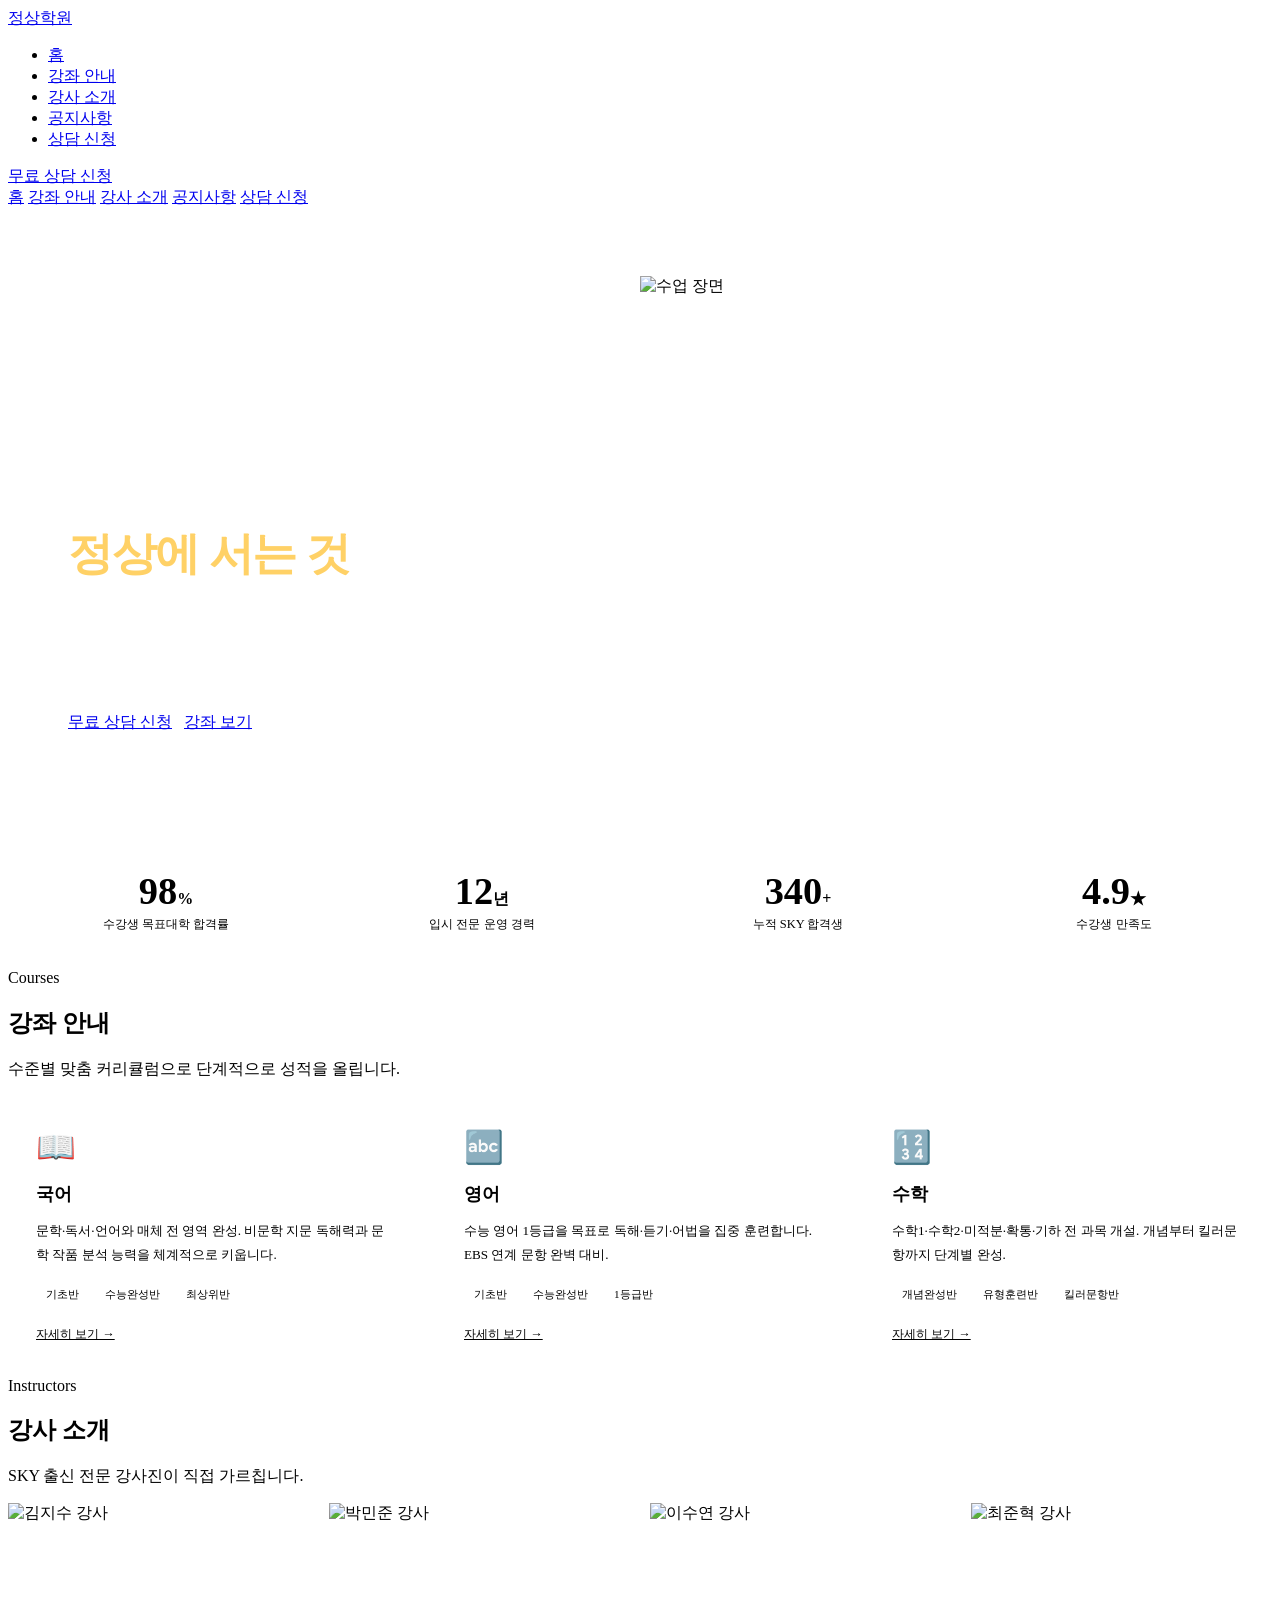
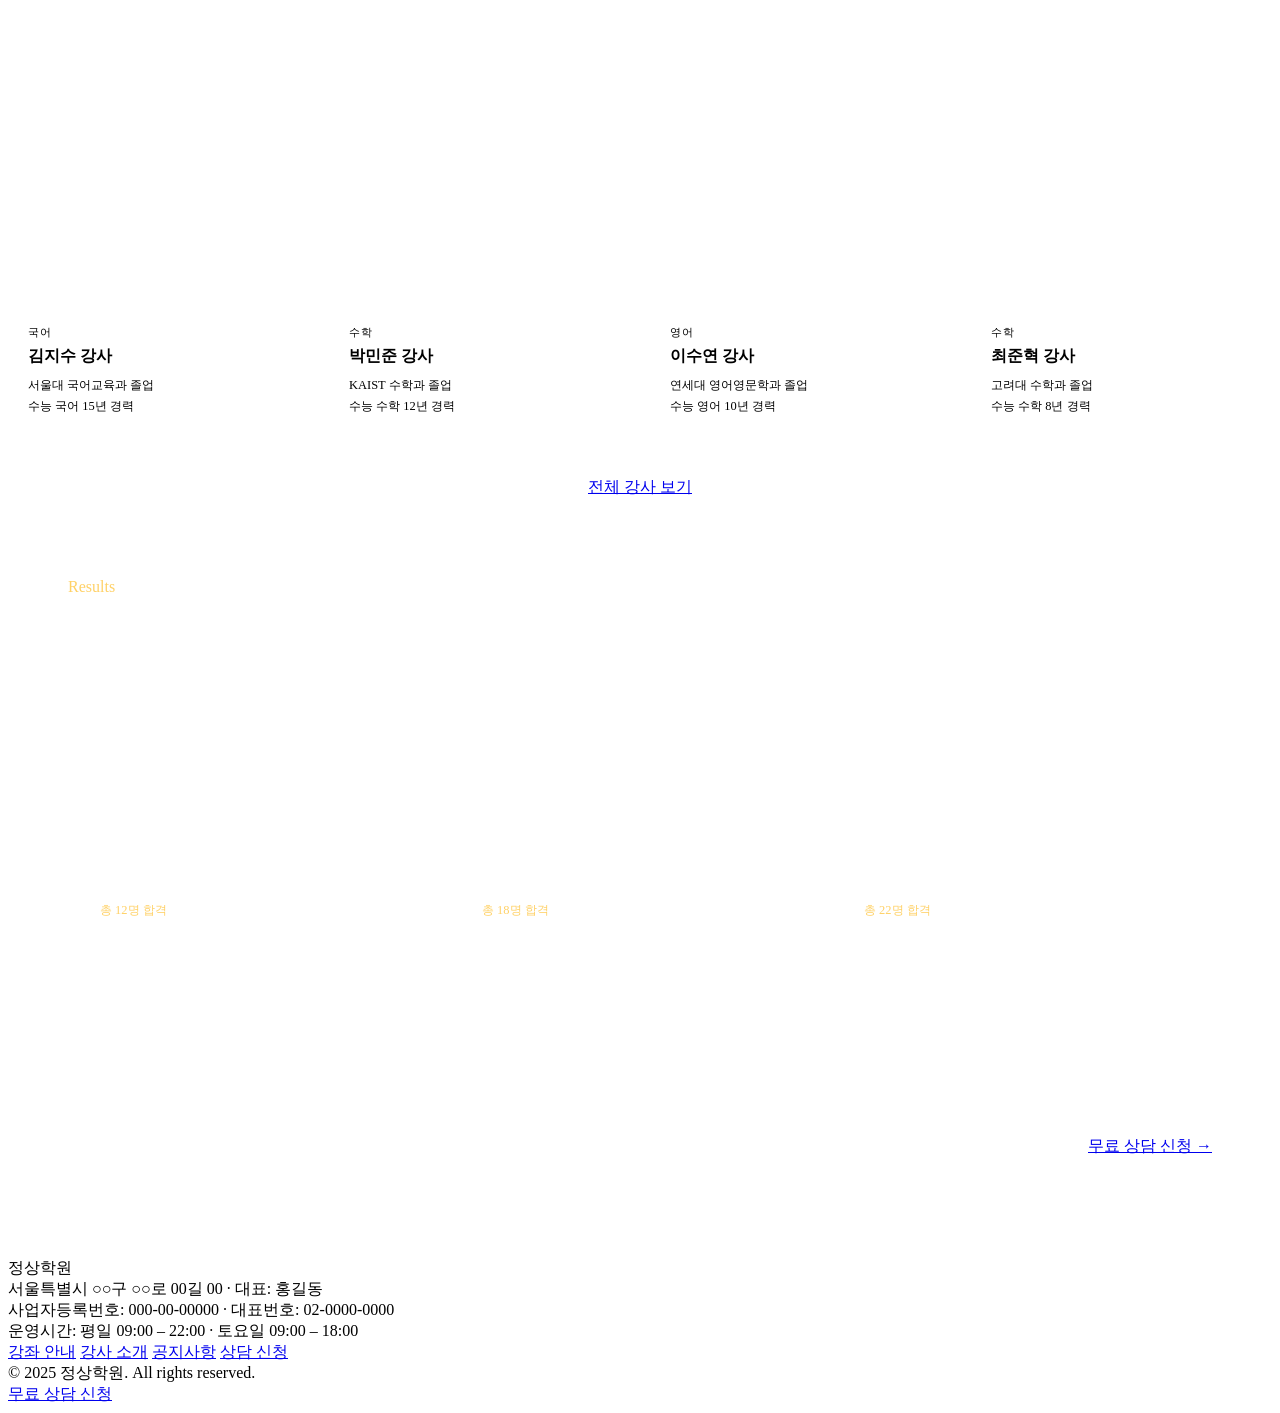
==== index.html @ bd04f290 "Add index.html" ====
<!DOCTYPE html>
<html lang="ko">
<head>
  <meta charset="UTF-8" />
  <meta name="viewport" content="width=device-width, initial-scale=1.0" />
  <title>정상학원 · 입시 전문</title>
  <link rel="preconnect" href="https://fonts.googleapis.com" />
  <link rel="preconnect" href="https://fonts.gstatic.com" crossorigin />
  <link href="https://fonts.googleapis.com/css2?family=Noto+Sans+KR:wght@300;400;500;700&display=swap" rel="stylesheet" />
  <link rel="stylesheet" href="common.css" />
  <style>
    /* HERO */
    #hero {
      margin-top: 68px; position: relative; overflow: hidden;
      background: var(--navy); min-height: 560px;
      display: grid; grid-template-columns: 1fr 1fr;
    }
    .hero-left { padding: 80px 60px; display: flex; flex-direction: column; justify-content: center; }
    .hero-tag { display: inline-block; padding: 6px 14px; background: var(--red); color: #fff; font-size: 0.72rem; font-weight: 500; letter-spacing: 0.06em; margin-bottom: 28px; width: fit-content; }
    .hero-title { font-size: clamp(2rem, 3.5vw, 3rem); font-weight: 700; color: #fff; line-height: 1.25; letter-spacing: -0.03em; margin-bottom: 20px; }
    .hero-title em { color: #FFD166; font-style: normal; }
    .hero-desc { font-size: 0.95rem; color: rgba(255,255,255,0.65); line-height: 1.9; margin-bottom: 36px; }
    .hero-btns { display: flex; gap: 12px; flex-wrap: wrap; }
    .hero-right { position: relative; min-height: 400px; }
    .hero-right img { position: absolute; inset: 0; width: 100%; height: 100%; object-fit: cover; }
    .hero-right::after { content: ''; position: absolute; inset: 0; background: linear-gradient(to right, var(--navy) 0%, transparent 40%); }

    /* STATS */
    #stats { background: var(--light); display: grid; grid-template-columns: repeat(4, 1fr); border-bottom: 1px solid var(--border); }
    .stat-box { padding: 36px 28px; text-align: center; border-right: 1px solid var(--border); }
    .stat-box:last-child { border-right: none; }
    .stat-num { font-size: 2.4rem; font-weight: 700; color: var(--navy); line-height: 1; }
    .stat-num span { font-size: 1rem; color: var(--red); }
    .stat-label { margin-top: 6px; font-size: 0.78rem; color: var(--gray); }

    /* COURSES */
    .courses-grid { display: grid; grid-template-columns: repeat(3, 1fr); gap: 20px; }
    .course-card { border: 1px solid var(--border); padding: 32px 28px; transition: border-color 0.2s, box-shadow 0.2s; }
    .course-card:hover { border-color: var(--navy); box-shadow: 0 4px 20px rgba(26,58,107,0.08); }
    .course-icon { font-size: 2rem; margin-bottom: 16px; }
    .course-name { font-size: 1.1rem; font-weight: 700; color: var(--navy); margin-bottom: 10px; }
    .course-desc { font-size: 0.82rem; color: var(--gray); line-height: 1.8; margin-bottom: 16px; }
    .course-levels { display: flex; gap: 6px; flex-wrap: wrap; }
    .level-tag { padding: 4px 10px; border: 1px solid var(--border); font-size: 0.7rem; color: var(--gray); }
    .course-link { display: inline-block; margin-top: 20px; font-size: 0.78rem; font-weight: 500; color: var(--navy); border-bottom: 1px solid var(--navy); padding-bottom: 2px; transition: color 0.2s; }
    .course-link:hover { color: var(--red); border-color: var(--red); }

    /* TEACHERS */
    .teachers-grid { display: grid; grid-template-columns: repeat(4, 1fr); gap: 20px; }
    .teacher-card { background: #fff; overflow: hidden; border: 1px solid var(--border); }
    .teacher-photo { aspect-ratio: 3/4; overflow: hidden; }
    .teacher-photo img { width: 100%; height: 100%; object-fit: cover; transition: transform 0.5s ease; }
    .teacher-card:hover .teacher-photo img { transform: scale(1.04); }
    .teacher-info { padding: 20px; }
    .teacher-subject { font-size: 0.7rem; font-weight: 500; color: var(--red); letter-spacing: 0.06em; margin-bottom: 6px; }
    .teacher-name { font-size: 1rem; font-weight: 700; color: var(--navy); margin-bottom: 8px; }
    .teacher-career { font-size: 0.78rem; color: var(--gray); line-height: 1.7; }

    /* RESULT */
    #result { background: var(--navy); padding: 80px 60px; }
    .result-inner { max-width: 1200px; margin: 0 auto; }
    .result-inner .section-tag { color: #FFD166; }
    .result-inner .section-title { color: #fff; }
    .result-grid { display: grid; grid-template-columns: repeat(3, 1fr); gap: 2px; margin-top: 48px; }
    .result-card { background: rgba(255,255,255,0.05); padding: 36px 32px; border-top: 2px solid rgba(255,255,255,0.08); transition: border-top-color 0.3s; }
    .result-card:hover { border-top-color: #FFD166; }
    .result-univ { font-size: 1.1rem; font-weight: 700; color: #fff; margin-bottom: 12px; }
    .result-names { font-size: 0.82rem; color: rgba(255,255,255,0.45); line-height: 1.9; }
    .result-count { margin-top: 16px; font-size: 0.78rem; color: #FFD166; font-weight: 500; }

    /* CTA */
    #cta-banner { background: var(--red); padding: 60px; display: flex; align-items: center; justify-content: space-between; }
    .cta-text h2 { font-size: 1.6rem; font-weight: 700; color: #fff; margin-bottom: 8px; }
    .cta-text p { font-size: 0.88rem; color: rgba(255,255,255,0.75); }

    /* RESPONSIVE */
    @media (max-width: 860px) {
      #hero { grid-template-columns: 1fr; }
      .hero-left { padding: 56px 28px; }
      .hero-right { display: none; }
      #stats { grid-template-columns: repeat(2, 1fr); }
      .stat-box:nth-child(2) { border-right: none; }
      .courses-grid { grid-template-columns: 1fr; }
      .teachers-grid { grid-template-columns: repeat(2, 1fr); }
      .result-grid { grid-template-columns: 1fr; }
      #result { padding: 60px 28px; }
      #cta-banner { flex-direction: column; gap: 24px; padding: 48px 28px; }
    }
    @media (max-width: 480px) {
      .hero-btns { flex-direction: column; }
      .teachers-grid { grid-template-columns: 1fr; }
    }
  </style>
</head>
<body>
  <nav>
    <div class="nav-left">
      <a href="index.html" class="nav-logo">정상<span>학원</span></a>
      <ul class="nav-menu">
        <li><a href="index.html" class="active">홈</a></li>
        <li><a href="courses.html">강좌 안내</a></li>
        <li><a href="teachers.html">강사 소개</a></li>
        <li><a href="notice.html">공지사항</a></li>
        <li><a href="consult.html">상담 신청</a></li>
      </ul>
    </div>
    <a href="consult.html" class="nav-cta">무료 상담 신청</a>
    <div class="nav-hamburger" id="hamburger" onclick="toggleMenu()"><span></span><span></span><span></span></div>
  </nav>
  <div class="nav-drawer" id="drawer">
    <a href="index.html" onclick="closeMenu()">홈</a>
    <a href="courses.html" onclick="closeMenu()">강좌 안내</a>
    <a href="teachers.html" onclick="closeMenu()">강사 소개</a>
    <a href="notice.html" onclick="closeMenu()">공지사항</a>
    <a href="consult.html" onclick="closeMenu()">상담 신청</a>
  </div>

  <section id="hero">
    <div class="hero-left">
      <div class="hero-tag">2025 수능 대비 · 정상학원</div>
      <h1 class="hero-title">목표는 하나,<br><em>정상에 서는 것</em></h1>
      <p class="hero-desc">검증된 커리큘럼과 전문 강사진으로<br>수능 최상위권을 목표로 함께 달립니다.</p>
      <div class="hero-btns">
        <a href="consult.html" class="btn-primary">무료 상담 신청</a>
        <a href="courses.html" class="btn-outline">강좌 보기</a>
      </div>
    </div>
    <div class="hero-right">
      <img src="https://images.unsplash.com/photo-1434030216411-0b793f4b4173?w=900&q=85&auto=format&fit=crop" alt="수업 장면" />
    </div>
  </section>

  <section id="stats">
    <div class="stat-box"><div class="stat-num">98<span>%</span></div><div class="stat-label">수강생 목표대학 합격률</div></div>
    <div class="stat-box"><div class="stat-num">12<span>년</span></div><div class="stat-label">입시 전문 운영 경력</div></div>
    <div class="stat-box"><div class="stat-num">340<span>+</span></div><div class="stat-label">누적 SKY 합격생</div></div>
    <div class="stat-box"><div class="stat-num">4.9<span>★</span></div><div class="stat-label">수강생 만족도</div></div>
  </section>

  <section style="background:#fff;">
    <div class="section-wrap">
      <div class="section-head">
        <div class="section-tag">Courses</div>
        <h2 class="section-title">강좌 안내</h2>
        <p class="section-sub">수준별 맞춤 커리큘럼으로 단계적으로 성적을 올립니다.</p>
      </div>
      <div class="courses-grid">
        <div class="course-card">
          <div class="course-icon">📖</div>
          <div class="course-name">국어</div>
          <p class="course-desc">문학·독서·언어와 매체 전 영역 완성. 비문학 지문 독해력과 문학 작품 분석 능력을 체계적으로 키웁니다.</p>
          <div class="course-levels"><span class="level-tag">기초반</span><span class="level-tag">수능완성반</span><span class="level-tag">최상위반</span></div>
          <a href="courses.html" class="course-link">자세히 보기 →</a>
        </div>
        <div class="course-card">
          <div class="course-icon">🔤</div>
          <div class="course-name">영어</div>
          <p class="course-desc">수능 영어 1등급을 목표로 독해·듣기·어법을 집중 훈련합니다. EBS 연계 문항 완벽 대비.</p>
          <div class="course-levels"><span class="level-tag">기초반</span><span class="level-tag">수능완성반</span><span class="level-tag">1등급반</span></div>
          <a href="courses.html" class="course-link">자세히 보기 →</a>
        </div>
        <div class="course-card">
          <div class="course-icon">🔢</div>
          <div class="course-name">수학</div>
          <p class="course-desc">수학1·수학2·미적분·확통·기하 전 과목 개설. 개념부터 킬러문항까지 단계별 완성.</p>
          <div class="course-levels"><span class="level-tag">개념완성반</span><span class="level-tag">유형훈련반</span><span class="level-tag">킬러문항반</span></div>
          <a href="courses.html" class="course-link">자세히 보기 →</a>
        </div>
      </div>
    </div>
  </section>

  <section style="background:var(--light);">
    <div class="section-wrap">
      <div class="section-head">
        <div class="section-tag">Instructors</div>
        <h2 class="section-title">강사 소개</h2>
        <p class="section-sub">SKY 출신 전문 강사진이 직접 가르칩니다.</p>
      </div>
      <div class="teachers-grid">
        <div class="teacher-card">
          <div class="teacher-photo"><img src="https://images.unsplash.com/photo-1573496359142-b8d87734a5a2?w=400&h=533&q=80&auto=format&fit=crop" alt="김지수 강사" /></div>
          <div class="teacher-info"><div class="teacher-subject">국어</div><div class="teacher-name">김지수 강사</div><div class="teacher-career">서울대 국어교육과 졸업<br>수능 국어 15년 경력</div></div>
        </div>
        <div class="teacher-card">
          <div class="teacher-photo"><img src="https://images.unsplash.com/photo-1560250097-0b93528c311a?w=400&h=533&q=80&auto=format&fit=crop" alt="박민준 강사" /></div>
          <div class="teacher-info"><div class="teacher-subject">수학</div><div class="teacher-name">박민준 강사</div><div class="teacher-career">KAIST 수학과 졸업<br>수능 수학 12년 경력</div></div>
        </div>
        <div class="teacher-card">
          <div class="teacher-photo"><img src="https://images.unsplash.com/photo-1551836022-deb4988cc6c0?w=400&h=533&q=80&auto=format&fit=crop" alt="이수연 강사" /></div>
          <div class="teacher-info"><div class="teacher-subject">영어</div><div class="teacher-name">이수연 강사</div><div class="teacher-career">연세대 영어영문학과 졸업<br>수능 영어 10년 경력</div></div>
        </div>
        <div class="teacher-card">
          <div class="teacher-photo"><img src="https://images.unsplash.com/photo-1472099645785-5658abf4ff4e?w=400&h=533&q=80&auto=format&fit=crop" alt="최준혁 강사" /></div>
          <div class="teacher-info"><div class="teacher-subject">수학</div><div class="teacher-name">최준혁 강사</div><div class="teacher-career">고려대 수학과 졸업<br>수능 수학 8년 경력</div></div>
        </div>
      </div>
      <div style="text-align:center; margin-top:40px;"><a href="teachers.html" class="btn-primary">전체 강사 보기</a></div>
    </div>
  </section>

  <section id="result">
    <div class="result-inner">
      <div class="section-head">
        <div class="section-tag">Results</div>
        <h2 class="section-title" style="color:#fff;">2024 합격 실적</h2>
        <p class="section-sub" style="color:rgba(255,255,255,0.45);">정상학원 수강생들의 합격을 진심으로 축하합니다.</p>
      </div>
      <div class="result-grid">
        <div class="result-card"><div class="result-univ">서울대학교</div><div class="result-names">경영학과 · 이○○<br>컴퓨터공학부 · 박○○<br>의과대학 · 김○○</div><div class="result-count">총 12명 합격</div></div>
        <div class="result-card"><div class="result-univ">연세대학교</div><div class="result-names">경제학부 · 최○○<br>의과대학 · 정○○<br>공과대학 · 한○○</div><div class="result-count">총 18명 합격</div></div>
        <div class="result-card"><div class="result-univ">고려대학교</div><div class="result-names">법학과 · 윤○○<br>의과대학 · 강○○<br>경영학과 · 임○○</div><div class="result-count">총 22명 합격</div></div>
      </div>
    </div>
  </section>

  <section id="cta-banner">
    <div class="cta-text">
      <h2>지금 바로 무료 상담을 신청하세요</h2>
      <p>학습 현황 진단부터 맞춤 커리큘럼 설계까지, 첫 상담은 무료입니다.</p>
    </div>
    <a href="consult.html" class="btn-white">무료 상담 신청 →</a>
  </section>

  <footer>
    <div class="footer-inner">
      <div>
        <div class="footer-logo">정상<span>학원</span></div>
        <div class="footer-info">서울특별시 ○○구 ○○로 00길 00 · 대표: 홍길동<br>사업자등록번호: 000-00-00000 · 대표번호: 02-0000-0000<br>운영시간: 평일 09:00 – 22:00 · 토요일 09:00 – 18:00</div>
      </div>
      <div class="footer-links">
        <a href="courses.html">강좌 안내</a>
        <a href="teachers.html">강사 소개</a>
        <a href="notice.html">공지사항</a>
        <a href="consult.html">상담 신청</a>
      </div>
    </div>
    <div class="footer-copy">© 2025 정상학원. All rights reserved.</div>
  </footer>

  <a href="consult.html" class="float-btn" id="floatBtn">무료 상담 신청</a>
  <script src="common.js"></script>
  <script>
    const floatBtn = document.getElementById('floatBtn');
    window.addEventListener('scroll', () => {
      floatBtn.classList.toggle('visible', window.scrollY > 200);
    });
    const fadeEls = document.querySelectorAll('.course-card, .teacher-card, .result-card, .stat-box');
    const io = new IntersectionObserver((entries) => {
      entries.forEach(e => { if (e.isIntersecting) { e.target.style.opacity='1'; e.target.style.transform='translateY(0)'; } });
    }, { threshold: 0.08 });
    fadeEls.forEach(el => { el.style.opacity='0'; el.style.transform='translateY(20px)'; el.style.transition='opacity 0.6s ease, transform 0.6s ease'; io.observe(el); });
  </script>
</body>
</html>
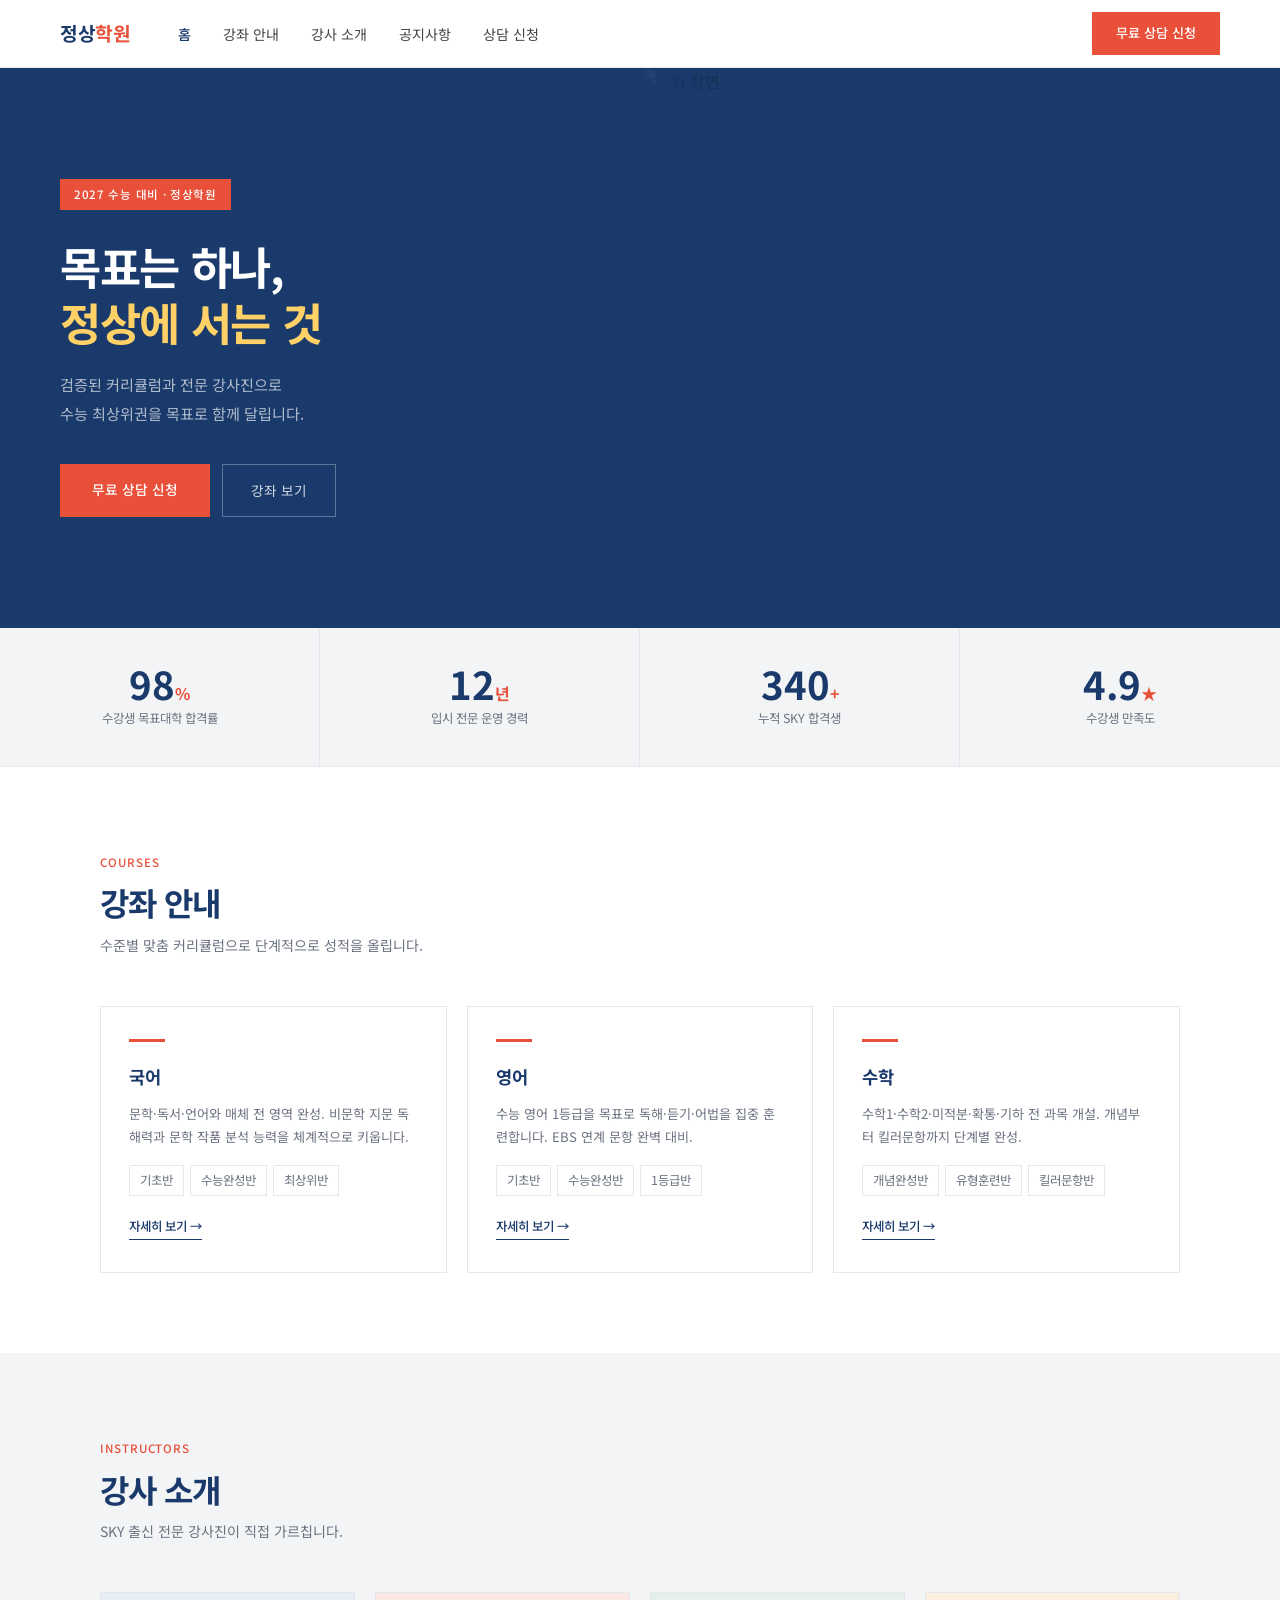
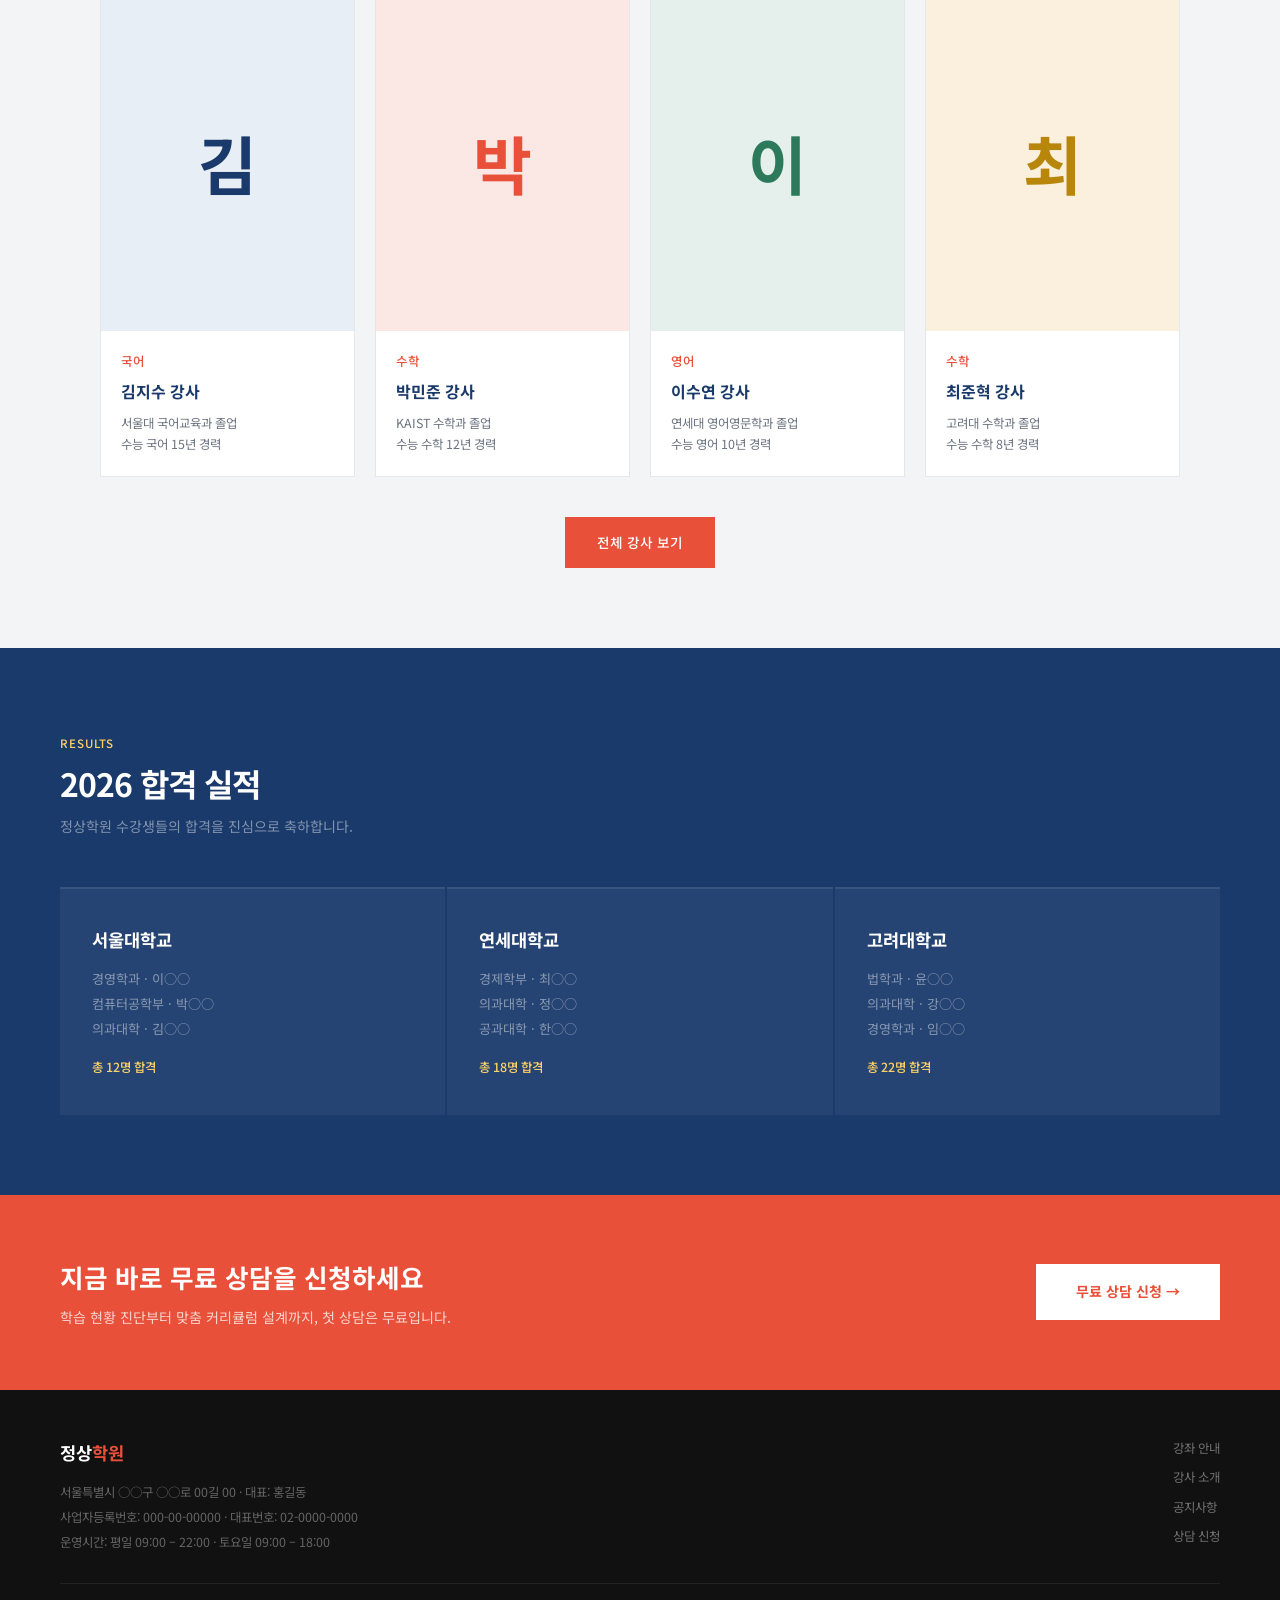
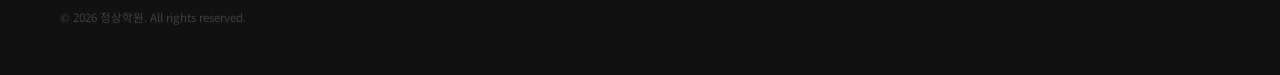
==== commit 41639e78: "index: 연도 갱신(2027수능/2026실적/c2026), 이모지->액센트바, 강사사진->모노그램, 배지폰트 0.78rem" ====
--- a/index.html
+++ b/index.html
@@ -37,11 +37,11 @@
     .courses-grid { display: grid; grid-template-columns: repeat(3, 1fr); gap: 20px; }
     .course-card { border: 1px solid var(--border); padding: 32px 28px; transition: border-color 0.2s, box-shadow 0.2s; }
     .course-card:hover { border-color: var(--navy); box-shadow: 0 4px 20px rgba(26,58,107,0.08); }
-    .course-icon { font-size: 2rem; margin-bottom: 16px; }
+    .course-icon { width: 36px; height: 3px; background: var(--red); margin-bottom: 20px; }
     .course-name { font-size: 1.1rem; font-weight: 700; color: var(--navy); margin-bottom: 10px; }
     .course-desc { font-size: 0.82rem; color: var(--gray); line-height: 1.8; margin-bottom: 16px; }
     .course-levels { display: flex; gap: 6px; flex-wrap: wrap; }
-    .level-tag { padding: 4px 10px; border: 1px solid var(--border); font-size: 0.7rem; color: var(--gray); }
+    .level-tag { padding: 4px 10px; border: 1px solid var(--border); font-size: 0.78rem; color: var(--gray); }
     .course-link { display: inline-block; margin-top: 20px; font-size: 0.78rem; font-weight: 500; color: var(--navy); border-bottom: 1px solid var(--navy); padding-bottom: 2px; transition: color 0.2s; }
     .course-link:hover { color: var(--red); border-color: var(--red); }
 
@@ -52,7 +52,7 @@
     .teacher-photo img { width: 100%; height: 100%; object-fit: cover; transition: transform 0.5s ease; }
     .teacher-card:hover .teacher-photo img { transform: scale(1.04); }
     .teacher-info { padding: 20px; }
-    .teacher-subject { font-size: 0.7rem; font-weight: 500; color: var(--red); letter-spacing: 0.06em; margin-bottom: 6px; }
+    .teacher-subject { font-size: 0.78rem; font-weight: 500; color: var(--red); letter-spacing: 0.06em; margin-bottom: 6px; }
     .teacher-name { font-size: 1rem; font-weight: 700; color: var(--navy); margin-bottom: 8px; }
     .teacher-career { font-size: 0.78rem; color: var(--gray); line-height: 1.7; }
 
@@ -117,7 +117,7 @@
 
   <section id="hero">
     <div class="hero-left">
-      <div class="hero-tag">2025 수능 대비 · 정상학원</div>
+      <div class="hero-tag">2027 수능 대비 · 정상학원</div>
       <h1 class="hero-title">목표는 하나,<br><em>정상에 서는 것</em></h1>
       <p class="hero-desc">검증된 커리큘럼과 전문 강사진으로<br>수능 최상위권을 목표로 함께 달립니다.</p>
       <div class="hero-btns">
@@ -146,21 +146,21 @@
       </div>
       <div class="courses-grid">
         <div class="course-card">
-          <div class="course-icon">📖</div>
+          <div class="course-icon"></div>
           <div class="course-name">국어</div>
           <p class="course-desc">문학·독서·언어와 매체 전 영역 완성. 비문학 지문 독해력과 문학 작품 분석 능력을 체계적으로 키웁니다.</p>
           <div class="course-levels"><span class="level-tag">기초반</span><span class="level-tag">수능완성반</span><span class="level-tag">최상위반</span></div>
           <a href="courses.html" class="course-link">자세히 보기 →</a>
         </div>
         <div class="course-card">
-          <div class="course-icon">🔤</div>
+          <div class="course-icon"></div>
           <div class="course-name">영어</div>
           <p class="course-desc">수능 영어 1등급을 목표로 독해·듣기·어법을 집중 훈련합니다. EBS 연계 문항 완벽 대비.</p>
           <div class="course-levels"><span class="level-tag">기초반</span><span class="level-tag">수능완성반</span><span class="level-tag">1등급반</span></div>
           <a href="courses.html" class="course-link">자세히 보기 →</a>
         </div>
         <div class="course-card">
-          <div class="course-icon">🔢</div>
+          <div class="course-icon"></div>
           <div class="course-name">수학</div>
           <p class="course-desc">수학1·수학2·미적분·확통·기하 전 과목 개설. 개념부터 킬러문항까지 단계별 완성.</p>
           <div class="course-levels"><span class="level-tag">개념완성반</span><span class="level-tag">유형훈련반</span><span class="level-tag">킬러문항반</span></div>
@@ -179,19 +179,19 @@
       </div>
       <div class="teachers-grid">
         <div class="teacher-card">
-          <div class="teacher-photo"><img src="https://images.unsplash.com/photo-1573496359142-b8d87734a5a2?w=400&h=533&q=80&auto=format&fit=crop" alt="김지수 강사" /></div>
+          <div class="teacher-photo"><div class="teacher-avatar c1">김</div></div>
           <div class="teacher-info"><div class="teacher-subject">국어</div><div class="teacher-name">김지수 강사</div><div class="teacher-career">서울대 국어교육과 졸업<br>수능 국어 15년 경력</div></div>
         </div>
         <div class="teacher-card">
-          <div class="teacher-photo"><img src="https://images.unsplash.com/photo-1560250097-0b93528c311a?w=400&h=533&q=80&auto=format&fit=crop" alt="박민준 강사" /></div>
+          <div class="teacher-photo"><div class="teacher-avatar c2">박</div></div>
           <div class="teacher-info"><div class="teacher-subject">수학</div><div class="teacher-name">박민준 강사</div><div class="teacher-career">KAIST 수학과 졸업<br>수능 수학 12년 경력</div></div>
         </div>
         <div class="teacher-card">
-          <div class="teacher-photo"><img src="https://images.unsplash.com/photo-1551836022-deb4988cc6c0?w=400&h=533&q=80&auto=format&fit=crop" alt="이수연 강사" /></div>
+          <div class="teacher-photo"><div class="teacher-avatar c3">이</div></div>
           <div class="teacher-info"><div class="teacher-subject">영어</div><div class="teacher-name">이수연 강사</div><div class="teacher-career">연세대 영어영문학과 졸업<br>수능 영어 10년 경력</div></div>
         </div>
         <div class="teacher-card">
-          <div class="teacher-photo"><img src="https://images.unsplash.com/photo-1472099645785-5658abf4ff4e?w=400&h=533&q=80&auto=format&fit=crop" alt="최준혁 강사" /></div>
+          <div class="teacher-photo"><div class="teacher-avatar c4">최</div></div>
           <div class="teacher-info"><div class="teacher-subject">수학</div><div class="teacher-name">최준혁 강사</div><div class="teacher-career">고려대 수학과 졸업<br>수능 수학 8년 경력</div></div>
         </div>
       </div>
@@ -203,7 +203,7 @@
     <div class="result-inner">
       <div class="section-head">
         <div class="section-tag">Results</div>
-        <h2 class="section-title" style="color:#fff;">2024 합격 실적</h2>
+        <h2 class="section-title" style="color:#fff;">2026 합격 실적</h2>
         <p class="section-sub" style="color:rgba(255,255,255,0.45);">정상학원 수강생들의 합격을 진심으로 축하합니다.</p>
       </div>
       <div class="result-grid">
@@ -235,7 +235,7 @@
         <a href="consult.html">상담 신청</a>
       </div>
     </div>
-    <div class="footer-copy">© 2025 정상학원. All rights reserved.</div>
+    <div class="footer-copy">© 2026 정상학원. All rights reserved.</div>
   </footer>
 
   <a href="consult.html" class="float-btn" id="floatBtn">무료 상담 신청</a>
--- a/common.css
+++ b/common.css
@@ -0,0 +1,114 @@
+*, *::before, *::after { box-sizing: border-box; margin: 0; padding: 0; }
+html { scroll-behavior: smooth; }
+body { background: #fff; color: #111; font-family: 'Noto Sans KR', sans-serif; font-weight: 400; line-height: 1.7; overflow-x: hidden; }
+img { display: block; width: 100%; height: 100%; object-fit: cover; }
+a { text-decoration: none; color: inherit; }
+
+:root {
+  --navy:  #1A3A6B;
+  --red:   #E8503A;
+  --gray:  #6B7280;
+  --light: #F3F4F6;
+  --border:#E5E7EB;
+}
+
+/* NAV */
+nav {
+  position: fixed; top: 0; left: 0; right: 0; z-index: 100;
+  background: #fff; border-bottom: 1px solid var(--border);
+  display: flex; align-items: center; justify-content: space-between;
+  padding: 0 60px; height: 68px;
+}
+.nav-left { display: flex; align-items: center; gap: 48px; }
+.nav-logo { font-size: 1.2rem; font-weight: 700; color: var(--navy); letter-spacing: -0.02em; }
+.nav-logo span { color: var(--red); }
+.nav-menu { display: flex; gap: 32px; list-style: none; }
+.nav-menu a { font-size: 0.88rem; color: #444; transition: color 0.2s; }
+.nav-menu a:hover, .nav-menu a.active { color: var(--navy); font-weight: 500; }
+.nav-cta { display: inline-block; padding: 10px 24px; background: var(--red); color: #fff; font-size: 0.82rem; font-weight: 500; transition: background 0.2s; }
+.nav-cta:hover { background: #d4432f; }
+.nav-hamburger { display: none; flex-direction: column; gap: 5px; cursor: pointer; }
+.nav-hamburger span { display: block; width: 22px; height: 2px; background: var(--navy); transition: transform 0.3s, opacity 0.3s; }
+.nav-hamburger.open span:nth-child(1) { transform: translateY(7px) rotate(45deg); }
+.nav-hamburger.open span:nth-child(2) { opacity: 0; }
+.nav-hamburger.open span:nth-child(3) { transform: translateY(-7px) rotate(-45deg); }
+.nav-drawer {
+  display: none; position: fixed; top: 68px; left: 0; right: 0;
+  background: #fff; z-index: 99; padding: 16px 28px;
+  flex-direction: column; border-bottom: 1px solid var(--border);
+  transform: translateY(-110%); opacity: 0;
+  transition: transform 0.3s, opacity 0.3s;
+}
+.nav-drawer.open { transform: translateY(0); opacity: 1; }
+.nav-drawer a { display: block; padding: 13px 0; font-size: 0.9rem; border-bottom: 1px solid var(--border); color: #333; }
+.nav-drawer a:last-child { border-bottom: none; }
+
+/* SECTION 공통 */
+.section-wrap { padding: 80px 60px; max-width: 1200px; margin: 0 auto; }
+.section-head { margin-bottom: 48px; }
+.section-tag { display: inline-block; font-size: 0.72rem; font-weight: 500; color: var(--red); letter-spacing: 0.08em; text-transform: uppercase; margin-bottom: 10px; }
+.section-title { font-size: clamp(1.6rem, 2.5vw, 2.2rem); font-weight: 700; color: var(--navy); letter-spacing: -0.03em; line-height: 1.3; }
+.section-sub { margin-top: 10px; font-size: 0.88rem; color: var(--gray); }
+
+/* BUTTONS */
+.btn-primary { display: inline-block; padding: 14px 32px; background: var(--red); color: #fff; font-size: 0.85rem; font-weight: 500; transition: background 0.2s; }
+.btn-primary:hover { background: #d4432f; }
+.btn-outline { display: inline-block; padding: 14px 28px; border: 1px solid rgba(255,255,255,0.3); color: rgba(255,255,255,0.8); font-size: 0.85rem; transition: border-color 0.2s, color 0.2s; }
+.btn-outline:hover { border-color: #fff; color: #fff; }
+.btn-white { display: inline-block; padding: 16px 40px; background: #fff; color: var(--red); font-size: 0.88rem; font-weight: 700; white-space: nowrap; transition: background 0.2s; }
+.btn-white:hover { background: #f9f9f9; }
+.btn-navy { display: inline-block; padding: 14px 32px; background: var(--navy); color: #fff; font-size: 0.85rem; font-weight: 500; transition: background 0.2s; }
+.btn-navy:hover { background: #142d54; }
+
+/* FOOTER */
+footer { background: #111; padding: 48px 60px; }
+.footer-inner { max-width: 1200px; margin: 0 auto; display: flex; justify-content: space-between; align-items: flex-start; gap: 40px; flex-wrap: wrap; }
+.footer-logo { font-size: 1.1rem; font-weight: 700; color: #fff; margin-bottom: 12px; }
+.footer-logo span { color: var(--red); }
+.footer-info { font-size: 0.78rem; color: rgba(255,255,255,0.35); line-height: 2; }
+.footer-links { display: flex; flex-direction: column; gap: 8px; }
+.footer-links a { font-size: 0.78rem; color: rgba(255,255,255,0.4); transition: color 0.2s; }
+.footer-links a:hover { color: rgba(255,255,255,0.8); }
+.footer-copy { max-width: 1200px; margin: 28px auto 0; padding-top: 24px; border-top: 1px solid rgba(255,255,255,0.07); font-size: 0.72rem; color: rgba(255,255,255,0.2); }
+
+/* FLOAT BTN */
+.float-btn {
+  position: fixed; bottom: 28px; right: 28px; z-index: 90;
+  background: var(--red); color: #fff;
+  padding: 14px 24px; font-size: 0.8rem; font-weight: 500;
+  box-shadow: 0 4px 20px rgba(232,80,58,0.35);
+  opacity: 0; transform: translateY(8px);
+  transition: opacity 0.3s, transform 0.3s, background 0.2s; pointer-events: none;
+}
+.float-btn.visible { opacity: 1; transform: translateY(0); pointer-events: auto; }
+.float-btn:hover { background: #d4432f; }
+
+/* PAGE HEADER (내부 페이지용) */
+.page-header {
+  margin-top: 68px; background: var(--navy);
+  padding: 60px 60px 56px;
+}
+.page-header-inner { max-width: 1200px; margin: 0 auto; }
+.page-header .section-tag { color: rgba(255,255,255,0.5); }
+.page-header h1 { font-size: clamp(1.8rem, 3vw, 2.6rem); font-weight: 700; color: #fff; letter-spacing: -0.03em; margin-top: 8px; }
+.breadcrumb { margin-top: 16px; font-size: 0.78rem; color: rgba(255,255,255,0.35); }
+.breadcrumb a { color: rgba(255,255,255,0.45); transition: color 0.2s; }
+.breadcrumb a:hover { color: rgba(255,255,255,0.8); }
+
+/* NAV RESPONSIVE */
+@media (max-width: 860px) {
+  nav { padding: 0 28px; }
+  .nav-menu, .nav-cta { display: none; }
+  .nav-hamburger { display: flex; }
+  .nav-drawer { display: flex; }
+  .section-wrap { padding: 60px 28px; }
+  .page-header { padding: 44px 28px 40px; }
+  footer { padding: 40px 28px; }
+  .footer-inner { flex-direction: column; gap: 24px; }
+}
+
+.teacher-avatar { width: 100%; height: 100%; display: flex; align-items: center; justify-content: center; font-weight: 700; line-height: 1; font-size: clamp(2.4rem, 5vw, 4rem); user-select: none; }
+.teacher-avatar.c1 { background: #E8EEF6; color: #1A3A6B; }
+.teacher-avatar.c2 { background: #FBE7E3; color: #E8503A; }
+.teacher-avatar.c3 { background: #E5F0EC; color: #2C7A5B; }
+.teacher-avatar.c4 { background: #FBF0DD; color: #B8860B; }
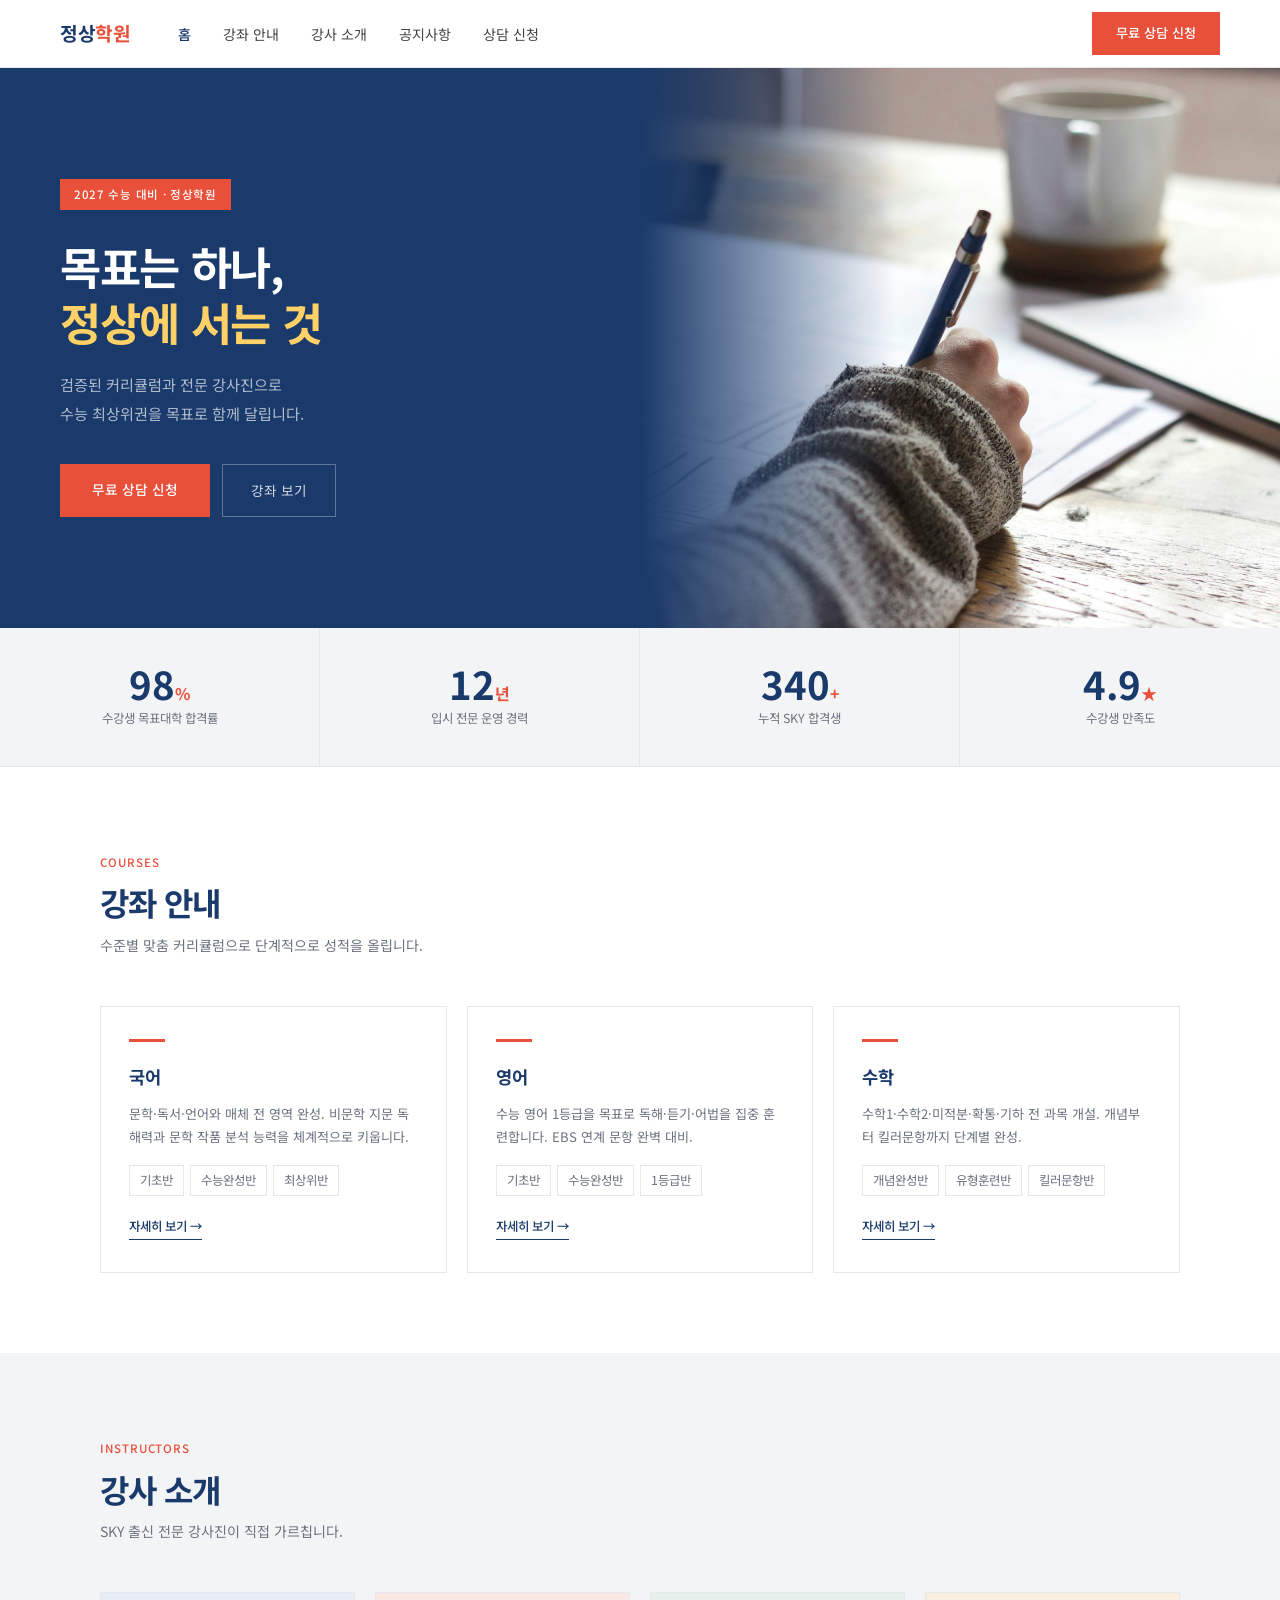
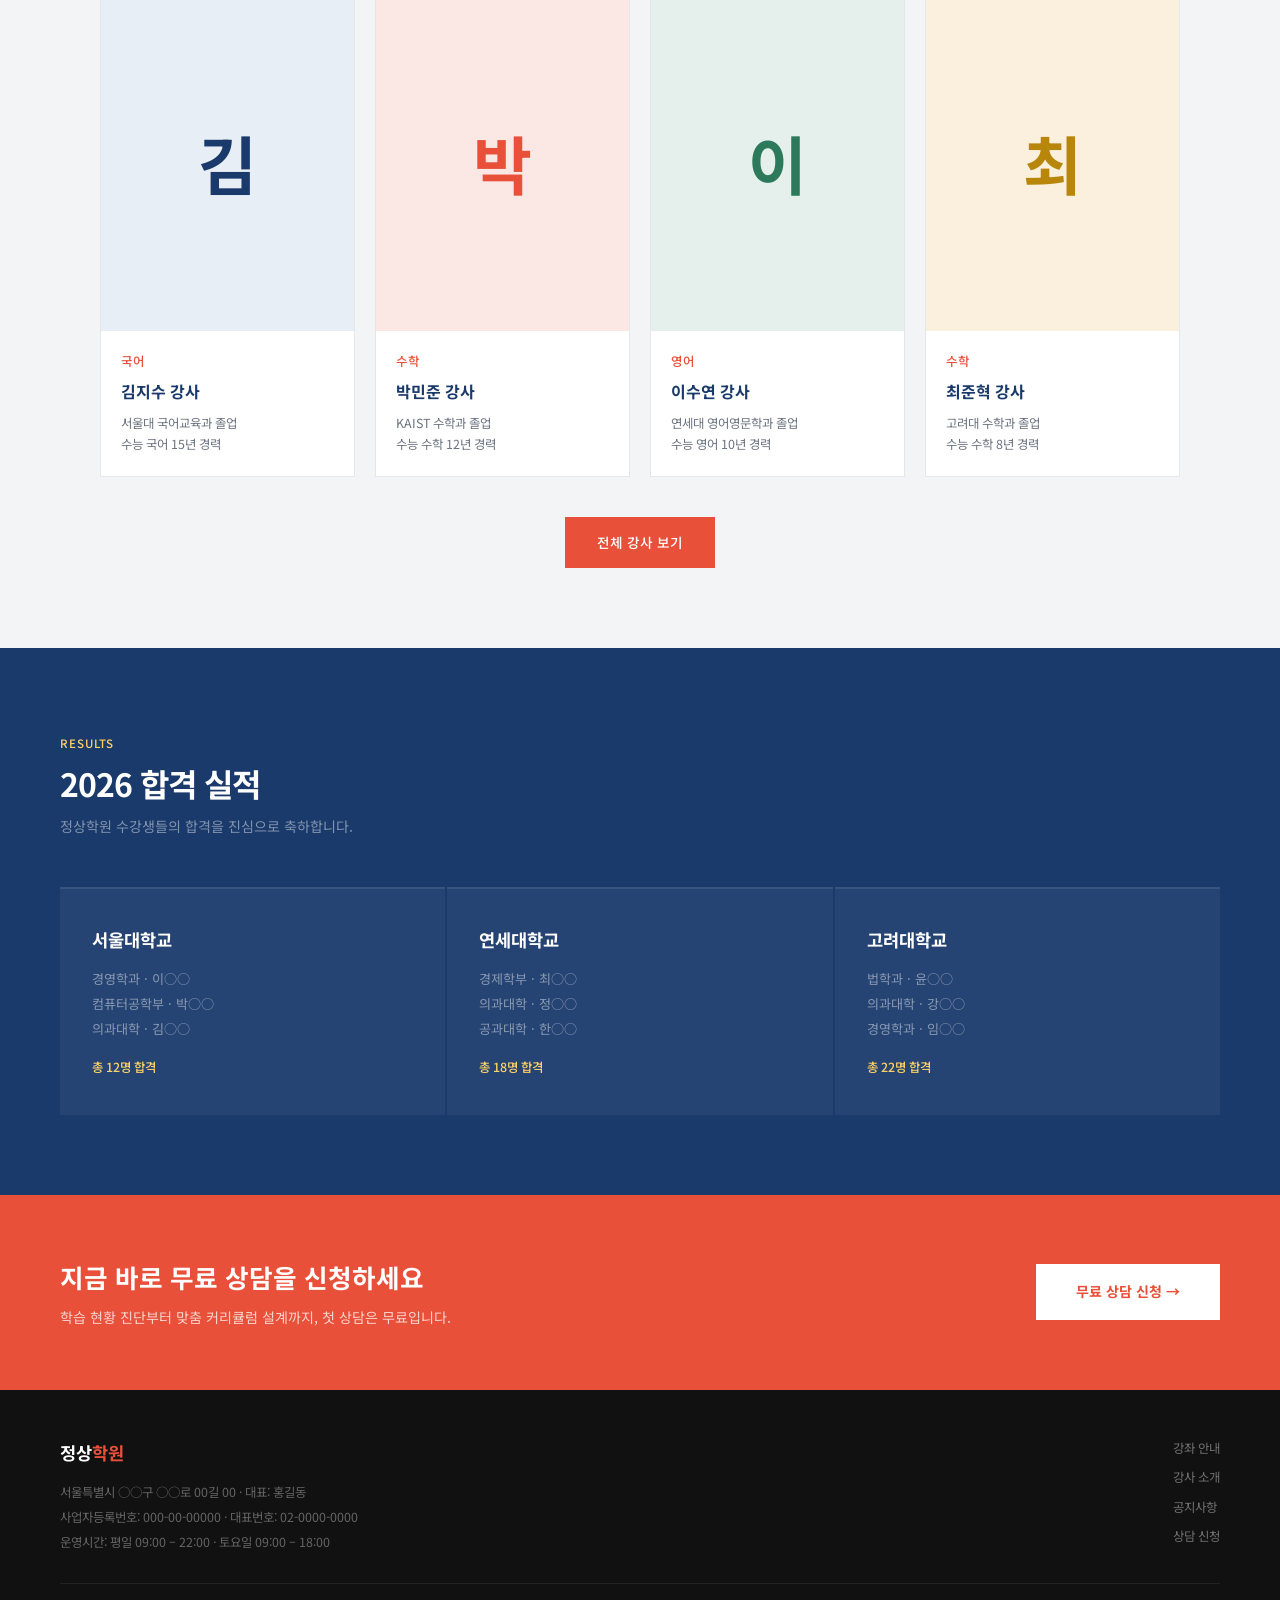
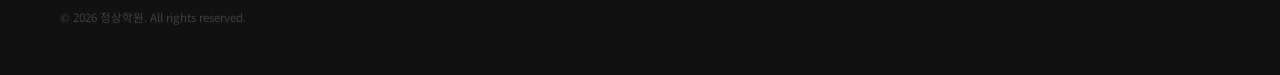
==== commit f3fe1130: "Add files via upload" ====
--- a/index.html
+++ b/index.html
@@ -4,7 +4,17 @@
   <meta charset="UTF-8" />
   <meta name="viewport" content="width=device-width, initial-scale=1.0" />
   <title>정상학원 · 입시 전문</title>
-  <link rel="preconnect" href="https://fonts.googleapis.com" />
+  <meta property="og:type" content="website">
+<meta property="og:site_name" content="정상학원">
+<meta property="og:title" content="정상학원 · 입시 전문">
+<meta property="og:description" content="성적으로 증명하는 입시 전문 학원. 정상학원.">
+<meta property="og:url" content="https://academy-sample.lgt3232.workers.dev/">
+<meta property="og:image" content="https://academy-sample.lgt3232.workers.dev/photo-1434030216411-0b793f4b4173.jpg">
+<meta name="twitter:card" content="summary_large_image">
+<meta name="twitter:title" content="정상학원 · 입시 전문">
+<meta name="twitter:image" content="https://academy-sample.lgt3232.workers.dev/photo-1434030216411-0b793f4b4173.jpg">
+<link rel="icon" href="data:image/svg+xml,<svg xmlns='http://www.w3.org/2000/svg' viewBox='0 0 32 32'><rect width='32' height='32' rx='6' fill='%231B3A5B'/><text x='16' y='22' font-family='Arial' font-size='15' font-weight='bold' fill='%23ffffff' text-anchor='middle'>정</text></svg>">
+<link rel="preconnect" href="https://fonts.googleapis.com" />
   <link rel="preconnect" href="https://fonts.gstatic.com" crossorigin />
   <link href="https://fonts.googleapis.com/css2?family=Noto+Sans+KR:wght@300;400;500;700&display=swap" rel="stylesheet" />
   <link rel="stylesheet" href="common.css" />
@@ -126,7 +136,7 @@
       </div>
     </div>
     <div class="hero-right">
-      <img src="https://images.unsplash.com/photo-1434030216411-0b793f4b4173?w=900&q=85&auto=format&fit=crop" alt="수업 장면" />
+      <img src="photo-1434030216411-0b793f4b4173.jpg" alt="수업 장면" />
     </div>
   </section>
 
@@ -246,10 +256,26 @@
       floatBtn.classList.toggle('visible', window.scrollY > 200);
     });
     const fadeEls = document.querySelectorAll('.course-card, .teacher-card, .result-card, .stat-box');
-    const io = new IntersectionObserver((entries) => {
-      entries.forEach(e => { if (e.isIntersecting) { e.target.style.opacity='1'; e.target.style.transform='translateY(0)'; } });
-    }, { threshold: 0.08 });
-    fadeEls.forEach(el => { el.style.opacity='0'; el.style.transform='translateY(20px)'; el.style.transition='opacity 0.6s ease, transform 0.6s ease'; io.observe(el); });
+    const enableFade = window.matchMedia('(min-width: 861px)').matches && 'IntersectionObserver' in window;
+    if (enableFade) {
+      const io = new IntersectionObserver((entries) => {
+        entries.forEach(e => { if (e.isIntersecting) { e.target.style.opacity='1'; e.target.style.transform='translateY(0)'; io.unobserve(e.target); } });
+      }, { threshold: 0.08 });
+      fadeEls.forEach(el => { el.style.opacity='0'; el.style.transform='translateY(20px)'; el.style.transition='opacity 0.45s ease, transform 0.45s ease'; io.observe(el); });
+      function rvAcad(){ fadeEls.forEach(function(el){ var r=el.getBoundingClientRect(); if(r.top<innerHeight*0.95 && r.bottom>0){ el.style.opacity='1'; el.style.transform='translateY(0)'; } }); }
+      document.addEventListener('visibilitychange', function(){ if(!document.hidden) setTimeout(rvAcad,60); });
+      window.addEventListener('load', function(){ setTimeout(rvAcad,1200); });
+    }
   </script>
+<script>
+/* 푸터 진입 시 플로팅 CTA 숨김(겹침·중복 방지) */
+(function(){
+  var fb=document.getElementById("floatBtn"), ft=document.querySelector("footer");
+  if(!fb||!ft) return;
+  fb.style.transition="opacity .25s";
+  function chk(){ var r=ft.getBoundingClientRect(); if(r.top<innerHeight){ fb.style.opacity="0"; fb.style.pointerEvents="none"; } else { fb.style.opacity=""; fb.style.pointerEvents=""; } }
+  window.addEventListener("scroll",chk,{passive:true}); window.addEventListener("resize",chk); chk();
+})();
+</script>
 </body>
 </html>
